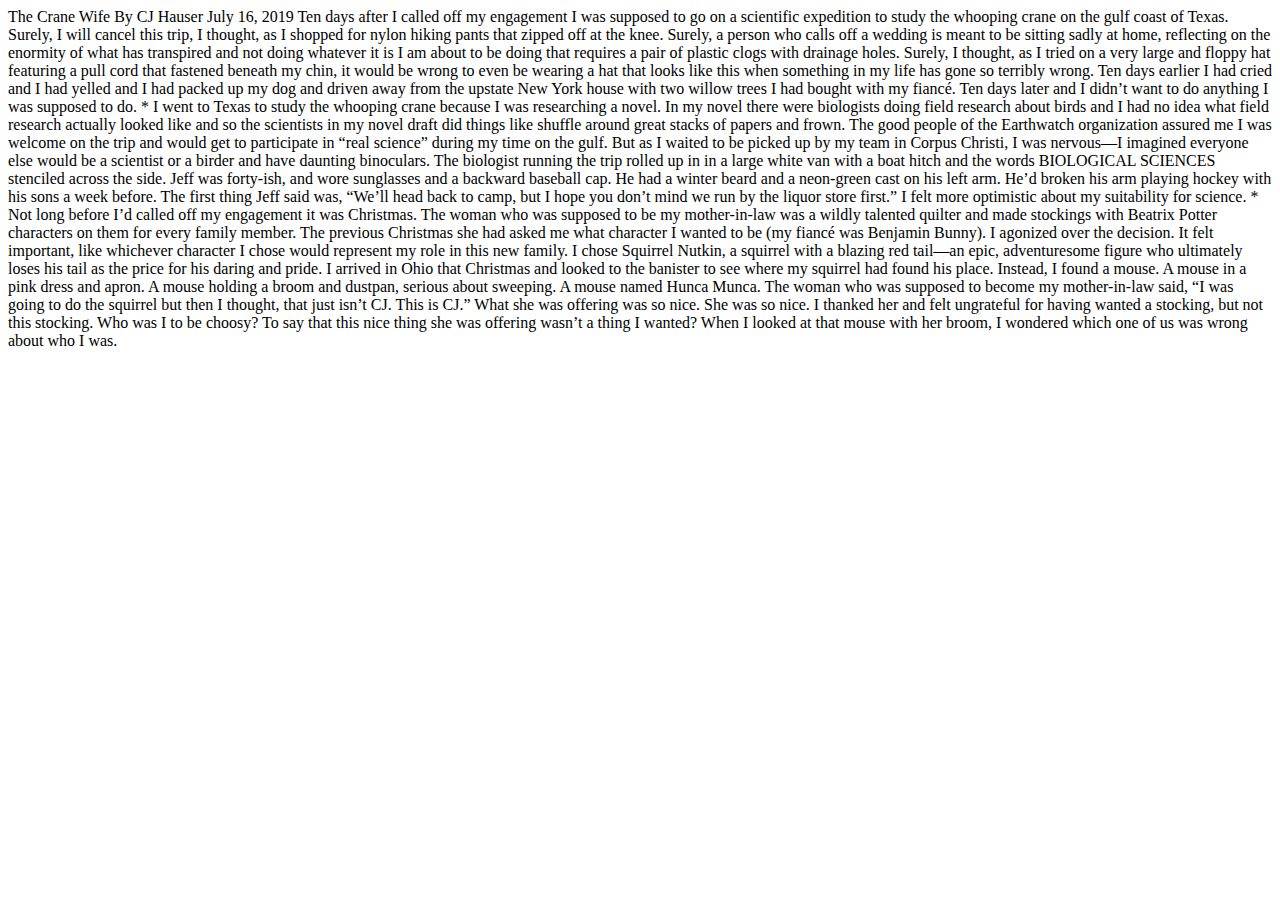
==== project1/index.html @ 5bf57b2a "Added beginning markup" ====
<!DOCTYPE html>
<html lang="en">

<head>
    <meta charset="UTF-8">
    <meta name="viewport" content="width=device-width, initial-scale=1.0">
    <meta http-equiv="X-UA-Compatible" content="ie=edge">
    <title>Document</title>
</head>

<body>
    The Crane Wife
    By CJ Hauser
    July 16, 2019

    Ten days after I called off my engagement I was supposed to go on a scientific expedition to study the whooping
    crane on the gulf coast of Texas. Surely, I will cancel this trip, I thought, as I shopped for nylon hiking pants
    that zipped off at the knee. Surely, a person who calls off a wedding is meant to be sitting sadly at home,
    reflecting on the enormity of what has transpired and not doing whatever it is I am about to be doing that requires
    a pair of plastic clogs with drainage holes. Surely, I thought, as I tried on a very large and floppy hat featuring
    a pull cord that fastened beneath my chin, it would be wrong to even be wearing a hat that looks like this when
    something in my life has gone so terribly wrong.

    Ten days earlier I had cried and I had yelled and I had packed up my dog and driven away from the upstate New York
    house with two willow trees I had bought with my fiancé.

    Ten days later and I didn’t want to do anything I was supposed to do.

    *

    I went to Texas to study the whooping crane because I was researching a novel. In my novel there were biologists
    doing field research about birds and I had no idea what field research actually looked like and so the scientists in
    my novel draft did things like shuffle around great stacks of papers and frown. The good people of the Earthwatch
    organization assured me I was welcome on the trip and would get to participate in “real science” during my time on
    the gulf. But as I waited to be picked up by my team in Corpus Christi, I was nervous—I imagined everyone else would
    be a scientist or a birder and have daunting binoculars.

    The biologist running the trip rolled up in in a large white van with a boat hitch and the words BIOLOGICAL SCIENCES
    stenciled across the side. Jeff was forty-ish, and wore sunglasses and a backward baseball cap. He had a winter
    beard and a neon-green cast on his left arm. He’d broken his arm playing hockey with his sons a week before. The
    first thing Jeff said was, “We’ll head back to camp, but I hope you don’t mind we run by the liquor store first.” I
    felt more optimistic about my suitability for science.

    *

    Not long before I’d called off my engagement it was Christmas.

    The woman who was supposed to be my mother-in-law was a wildly talented quilter and made stockings with Beatrix
    Potter characters on them for every family member. The previous Christmas she had asked me what character I wanted
    to be (my fiancé was Benjamin Bunny). I agonized over the decision. It felt important, like whichever character I
    chose would represent my role in this new family. I chose Squirrel Nutkin, a squirrel with a blazing red tail—an
    epic, adventuresome figure who ultimately loses his tail as the price for his daring and pride.

    I arrived in Ohio that Christmas and looked to the banister to see where my squirrel had found his place. Instead, I
    found a mouse. A mouse in a pink dress and apron. A mouse holding a broom and dustpan, serious about sweeping. A
    mouse named Hunca Munca. The woman who was supposed to become my mother-in-law said, “I was going to do the squirrel
    but then I thought, that just isn’t CJ. This is CJ.”

    What she was offering was so nice. She was so nice. I thanked her and felt ungrateful for having wanted a stocking,
    but not this stocking. Who was I to be choosy? To say that this nice thing she was offering wasn’t a thing I wanted?

    When I looked at that mouse with her broom, I wondered which one of us was wrong about who I was.


</body>

</html>
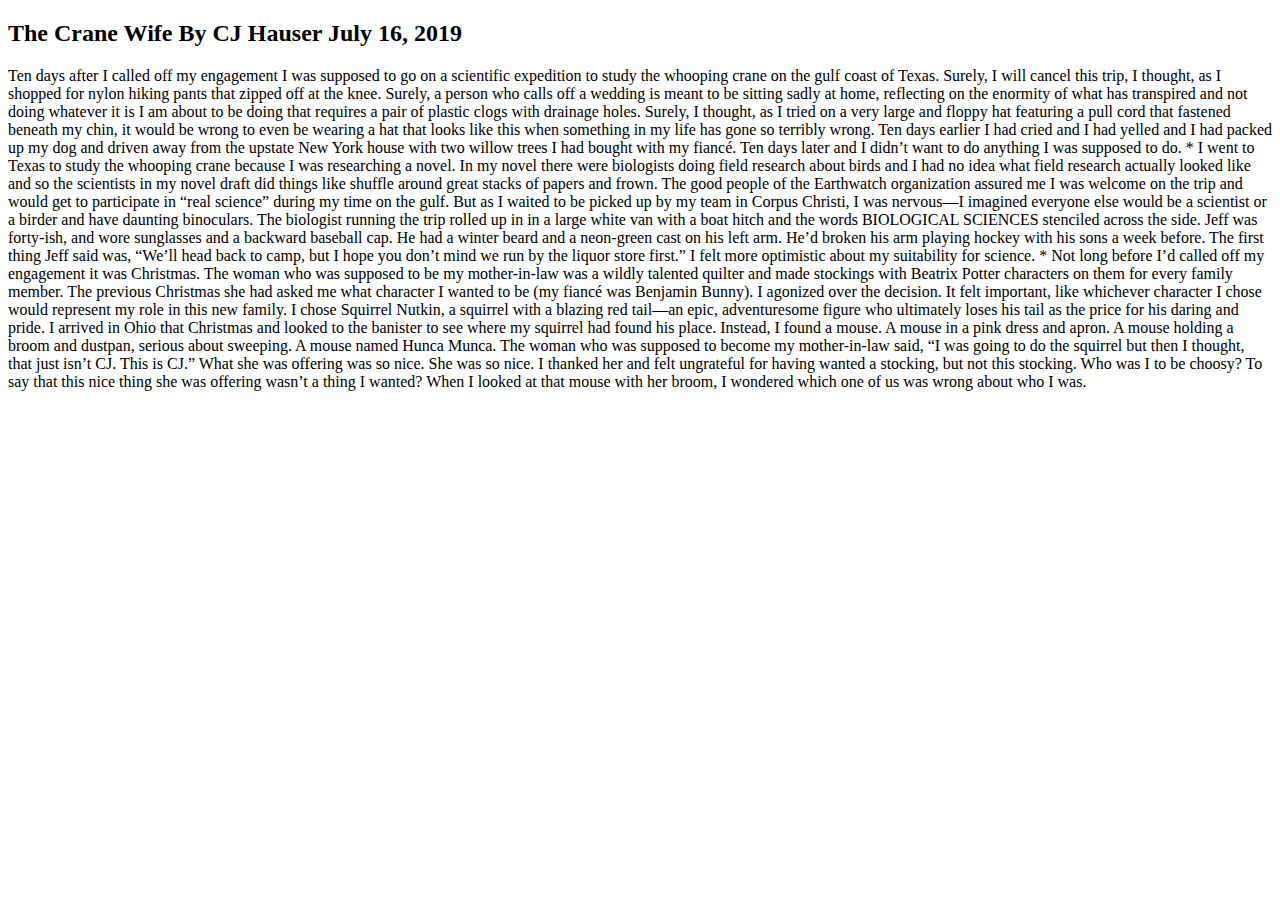
==== commit f996a56f: "added heading" ====
--- a/project1/index.html
+++ b/project1/index.html
@@ -9,9 +9,10 @@
 </head>
 
 <body>
-    The Crane Wife
-    By CJ Hauser
-    July 16, 2019
+    <h2>The Crane Wife
+        By CJ Hauser
+        July 16, 2019
+    </h2>
 
     Ten days after I called off my engagement I was supposed to go on a scientific expedition to study the whooping
     crane on the gulf coast of Texas. Surely, I will cancel this trip, I thought, as I shopped for nylon hiking pants
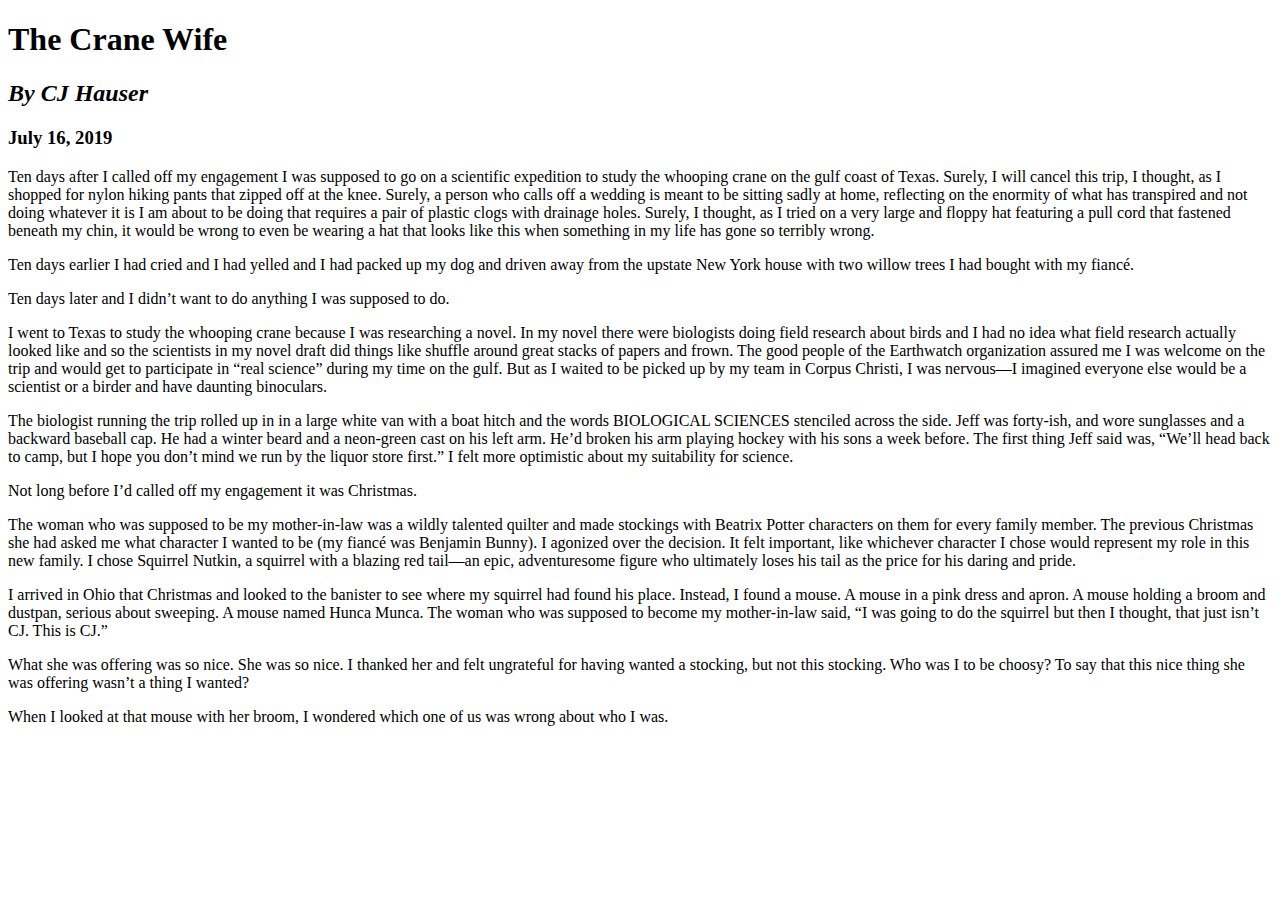
==== commit f99f9aba: "topics+paragraphs" ====
--- a/project1/index.html
+++ b/project1/index.html
@@ -9,58 +9,88 @@
 </head>
 
 <body>
-    <h2>The Crane Wife
-        By CJ Hauser
-        July 16, 2019
-    </h2>
+    <h1><b>The Crane Wife</b></h1>
+    <h2><i>By CJ Hauser</i></h2>
+    <h3>July 16, 2019</h3>
 
-    Ten days after I called off my engagement I was supposed to go on a scientific expedition to study the whooping
-    crane on the gulf coast of Texas. Surely, I will cancel this trip, I thought, as I shopped for nylon hiking pants
-    that zipped off at the knee. Surely, a person who calls off a wedding is meant to be sitting sadly at home,
-    reflecting on the enormity of what has transpired and not doing whatever it is I am about to be doing that requires
-    a pair of plastic clogs with drainage holes. Surely, I thought, as I tried on a very large and floppy hat featuring
-    a pull cord that fastened beneath my chin, it would be wrong to even be wearing a hat that looks like this when
-    something in my life has gone so terribly wrong.
 
-    Ten days earlier I had cried and I had yelled and I had packed up my dog and driven away from the upstate New York
-    house with two willow trees I had bought with my fiancé.
+    <p>
+        Ten days after I called off my engagement I was supposed to go on a scientific expedition to study the whooping
+        crane on the gulf coast of Texas. Surely, I will cancel this trip, I thought, as I shopped for nylon hiking
+        pants
+        that zipped off at the knee. Surely, a person who calls off a wedding is meant to be sitting sadly at home,
+        reflecting on the enormity of what has transpired and not doing whatever it is I am about to be doing that
+        requires
+        a pair of plastic clogs with drainage holes. Surely, I thought, as I tried on a very large and floppy hat
+        featuring
+        a pull cord that fastened beneath my chin, it would be wrong to even be wearing a hat that looks like this when
+        something in my life has gone so terribly wrong.</p>
 
-    Ten days later and I didn’t want to do anything I was supposed to do.
+    <p>
+        Ten days earlier I had cried and I had yelled and I had packed up my dog and driven away from the upstate New
+        York
+        house with two willow trees I had bought with my fiancé.</p>
 
-    *
+    <p>
+        Ten days later and I didn’t want to do anything I was supposed to do.</p>
 
-    I went to Texas to study the whooping crane because I was researching a novel. In my novel there were biologists
-    doing field research about birds and I had no idea what field research actually looked like and so the scientists in
-    my novel draft did things like shuffle around great stacks of papers and frown. The good people of the Earthwatch
-    organization assured me I was welcome on the trip and would get to participate in “real science” during my time on
-    the gulf. But as I waited to be picked up by my team in Corpus Christi, I was nervous—I imagined everyone else would
-    be a scientist or a birder and have daunting binoculars.
+    <p>
+        I went to Texas to study the whooping crane because I was researching a novel. In my novel there were
+        biologists
+        doing field research about birds and I had no idea what field research actually looked like and so the
+        scientists in
+        my novel draft did things like shuffle around great stacks of papers and frown. The good people of the
+        Earthwatch
+        organization assured me I was welcome on the trip and would get to participate in “real science” during my
+        time on
+        the gulf. But as I waited to be picked up by my team in Corpus Christi, I was nervous—I imagined everyone
+        else would
+        be a scientist or a birder and have daunting binoculars.</p>
 
-    The biologist running the trip rolled up in in a large white van with a boat hitch and the words BIOLOGICAL SCIENCES
-    stenciled across the side. Jeff was forty-ish, and wore sunglasses and a backward baseball cap. He had a winter
-    beard and a neon-green cast on his left arm. He’d broken his arm playing hockey with his sons a week before. The
-    first thing Jeff said was, “We’ll head back to camp, but I hope you don’t mind we run by the liquor store first.” I
-    felt more optimistic about my suitability for science.
+    <p>
+        The biologist running the trip rolled up in in a large white van with a boat hitch and the words BIOLOGICAL
+        SCIENCES
+        stenciled across the side. Jeff was forty-ish, and wore sunglasses and a backward baseball cap. He had a
+        winter
+        beard and a neon-green cast on his left arm. He’d broken his arm playing hockey with his sons a week before.
+        The
+        first thing Jeff said was, “We’ll head back to camp, but I hope you don’t mind we run by the liquor store
+        first.” I
+        felt more optimistic about my suitability for science.</p>
 
-    *
 
-    Not long before I’d called off my engagement it was Christmas.
 
-    The woman who was supposed to be my mother-in-law was a wildly talented quilter and made stockings with Beatrix
-    Potter characters on them for every family member. The previous Christmas she had asked me what character I wanted
-    to be (my fiancé was Benjamin Bunny). I agonized over the decision. It felt important, like whichever character I
-    chose would represent my role in this new family. I chose Squirrel Nutkin, a squirrel with a blazing red tail—an
-    epic, adventuresome figure who ultimately loses his tail as the price for his daring and pride.
+    <p>
+        Not long before I’d called off my engagement it was Christmas.</p>
 
-    I arrived in Ohio that Christmas and looked to the banister to see where my squirrel had found his place. Instead, I
-    found a mouse. A mouse in a pink dress and apron. A mouse holding a broom and dustpan, serious about sweeping. A
-    mouse named Hunca Munca. The woman who was supposed to become my mother-in-law said, “I was going to do the squirrel
-    but then I thought, that just isn’t CJ. This is CJ.”
+    <p>
+        The woman who was supposed to be my mother-in-law was a wildly talented quilter and made stockings with
+        Beatrix
+        Potter characters on them for every family member. The previous Christmas she had asked me what character I
+        wanted
+        to be (my fiancé was Benjamin Bunny). I agonized over the decision. It felt important, like whichever
+        character I
+        chose would represent my role in this new family. I chose Squirrel Nutkin, a squirrel with a blazing red
+        tail—an
+        epic, adventuresome figure who ultimately loses his tail as the price for his daring and pride.</p>
 
-    What she was offering was so nice. She was so nice. I thanked her and felt ungrateful for having wanted a stocking,
-    but not this stocking. Who was I to be choosy? To say that this nice thing she was offering wasn’t a thing I wanted?
+    <p>
+        I arrived in Ohio that Christmas and looked to the banister to see where my squirrel had found his place.
+        Instead, I
+        found a mouse. A mouse in a pink dress and apron. A mouse holding a broom and dustpan, serious about
+        sweeping. A
+        mouse named Hunca Munca. The woman who was supposed to become my mother-in-law said, “I was going to do the
+        squirrel
+        but then I thought, that just isn’t CJ. This is CJ.”</p>
 
-    When I looked at that mouse with her broom, I wondered which one of us was wrong about who I was.
+    <p>
+        What she was offering was so nice. She was so nice. I thanked her and felt ungrateful for having wanted a
+        stocking,
+        but not this stocking. Who was I to be choosy? To say that this nice thing she was offering wasn’t a thing I
+        wanted?</p>
+
+    <p>
+        When I looked at that mouse with her broom, I wondered which one of us was wrong about who I was.</p>
 
 
 </body>
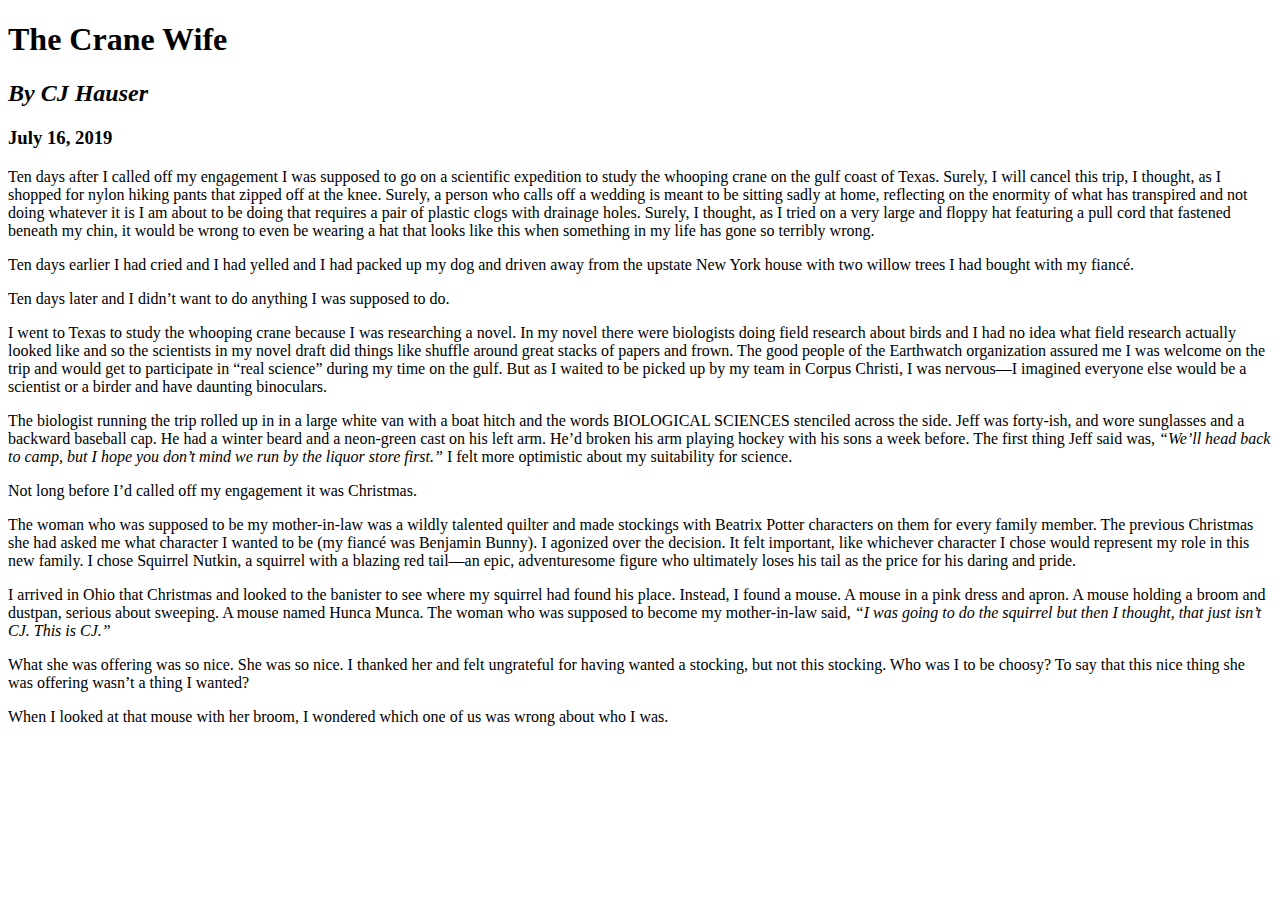
==== commit bef45359: "italic" ====
--- a/project1/index.html
+++ b/project1/index.html
@@ -54,9 +54,8 @@
         winter
         beard and a neon-green cast on his left arm. He’d broken his arm playing hockey with his sons a week before.
         The
-        first thing Jeff said was, “We’ll head back to camp, but I hope you don’t mind we run by the liquor store
-        first.” I
-        felt more optimistic about my suitability for science.</p>
+        first thing Jeff said was, <i>“We’ll head back to camp, but I hope you don’t mind we run by the liquor store
+            first.” </i> I felt more optimistic about my suitability for science.</p>
 
 
 
@@ -79,9 +78,9 @@
         Instead, I
         found a mouse. A mouse in a pink dress and apron. A mouse holding a broom and dustpan, serious about
         sweeping. A
-        mouse named Hunca Munca. The woman who was supposed to become my mother-in-law said, “I was going to do the
-        squirrel
-        but then I thought, that just isn’t CJ. This is CJ.”</p>
+        mouse named Hunca Munca. The woman who was supposed to become my mother-in-law said, <i>“I was going to do the
+            squirrel
+            but then I thought, that just isn’t CJ. This is CJ.”</i></p>
 
     <p>
         What she was offering was so nice. She was so nice. I thanked her and felt ungrateful for having wanted a
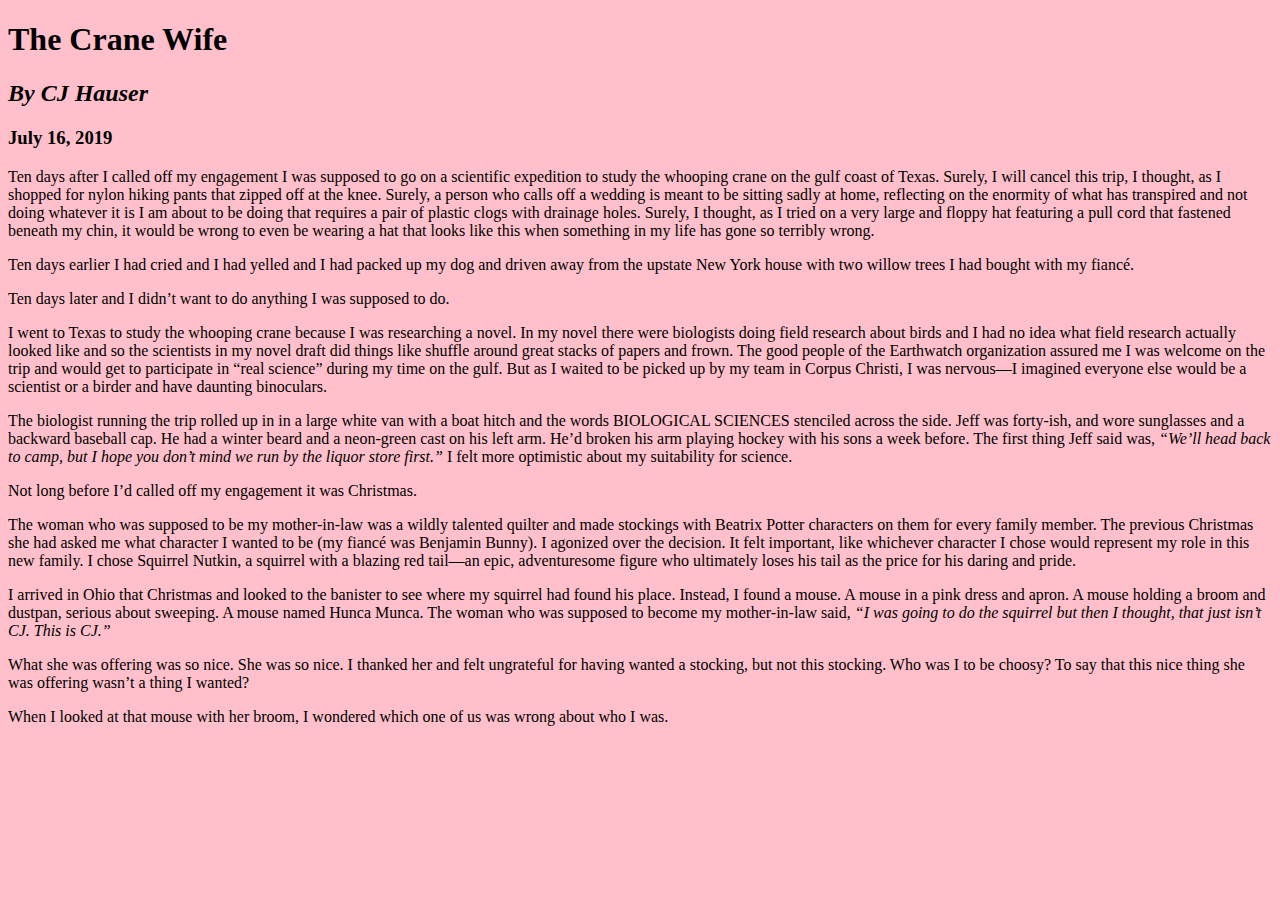
==== commit 344d5b18: "added first bit of styles" ====
--- a/project1/index.html
+++ b/project1/index.html
@@ -6,6 +6,8 @@
     <meta name="viewport" content="width=device-width, initial-scale=1.0">
     <meta http-equiv="X-UA-Compatible" content="ie=edge">
     <title>Document</title>
+    <link rel="stylesheet" href="style.css">
+    </link>
 </head>
 
 <body>
--- a/project1/style.css
+++ b/project1/style.css
@@ -0,0 +1,3 @@
+body {
+    background-color: pink;
+}
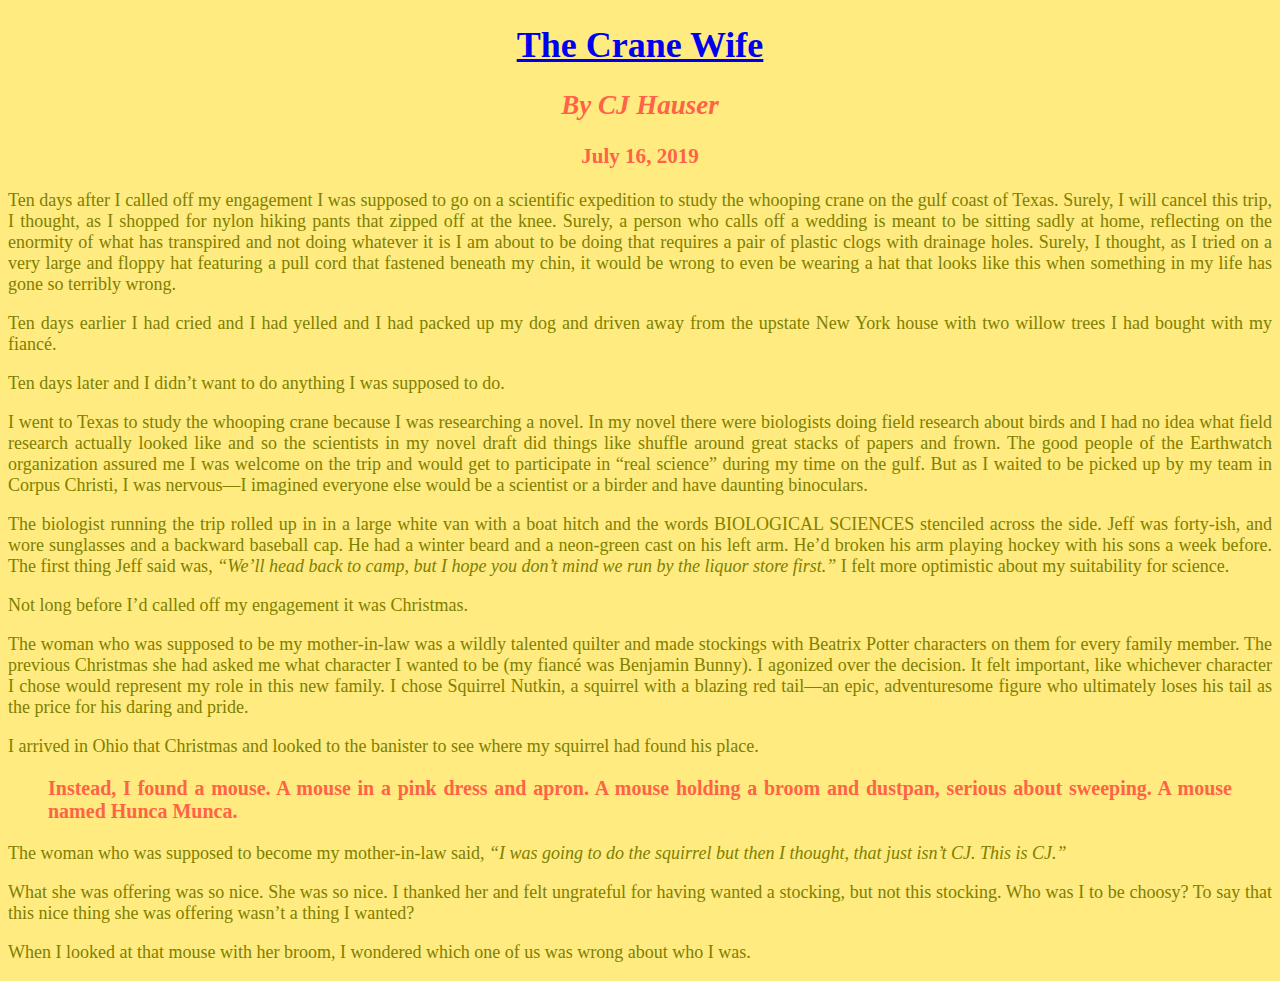
==== commit 8aaedb3f: "added text color+text align+fontweight" ====
--- a/project1/index.html
+++ b/project1/index.html
@@ -11,7 +11,7 @@
 </head>
 
 <body>
-    <h1><b>The Crane Wife</b></h1>
+    <h1><b><a href="https://www.theparisreview.org/blog/2019/07/16/the-crane-wife/">The Crane Wife</a></b></h1>
     <h2><i>By CJ Hauser</i></h2>
     <h3>July 16, 2019</h3>
 
@@ -76,13 +76,15 @@
         epic, adventuresome figure who ultimately loses his tail as the price for his daring and pride.</p>
 
     <p>
-        I arrived in Ohio that Christmas and looked to the banister to see where my squirrel had found his place.
-        Instead, I
-        found a mouse. A mouse in a pink dress and apron. A mouse holding a broom and dustpan, serious about
-        sweeping. A
-        mouse named Hunca Munca. The woman who was supposed to become my mother-in-law said, <i>“I was going to do the
-            squirrel
-            but then I thought, that just isn’t CJ. This is CJ.”</i></p>
+        I arrived in Ohio that Christmas and looked to the banister to see where my squirrel had found his place.</p>
+    <blockquote cite="https://www.theparisreview.org/blog/2019/07/16/the-crane-wife/">
+        <p>Instead, I
+            found a mouse. A mouse in a pink dress and apron. A mouse holding a broom and dustpan, serious about
+            sweeping. A
+            mouse named Hunca Munca.</p>
+    </blockquote> The woman who was supposed to become my mother-in-law said, <i>“I was going to do the
+        squirrel
+        but then I thought, that just isn’t CJ. This is CJ.”</i></p>
 
     <p>
         What she was offering was so nice. She was so nice. I thanked her and felt ungrateful for having wanted a
--- a/project1/style.css
+++ b/project1/style.css
@@ -1,3 +1,19 @@
 body {
-    background-color: pink;
+    background-color: rgba(255, 215, 0, 0.5);
+    font-size: 18px;
+    text-align: justify;
+    color: rgb(128, 128, 0);
 }
+
+blockquote {
+    font-size: 20px;
+    color: rgb(255, 99, 71);
+    font-weight: bold;
+}
+
+h1,
+h2,
+h3 {
+    text-align: center;
+    color: rgb(255, 99, 71);
+}
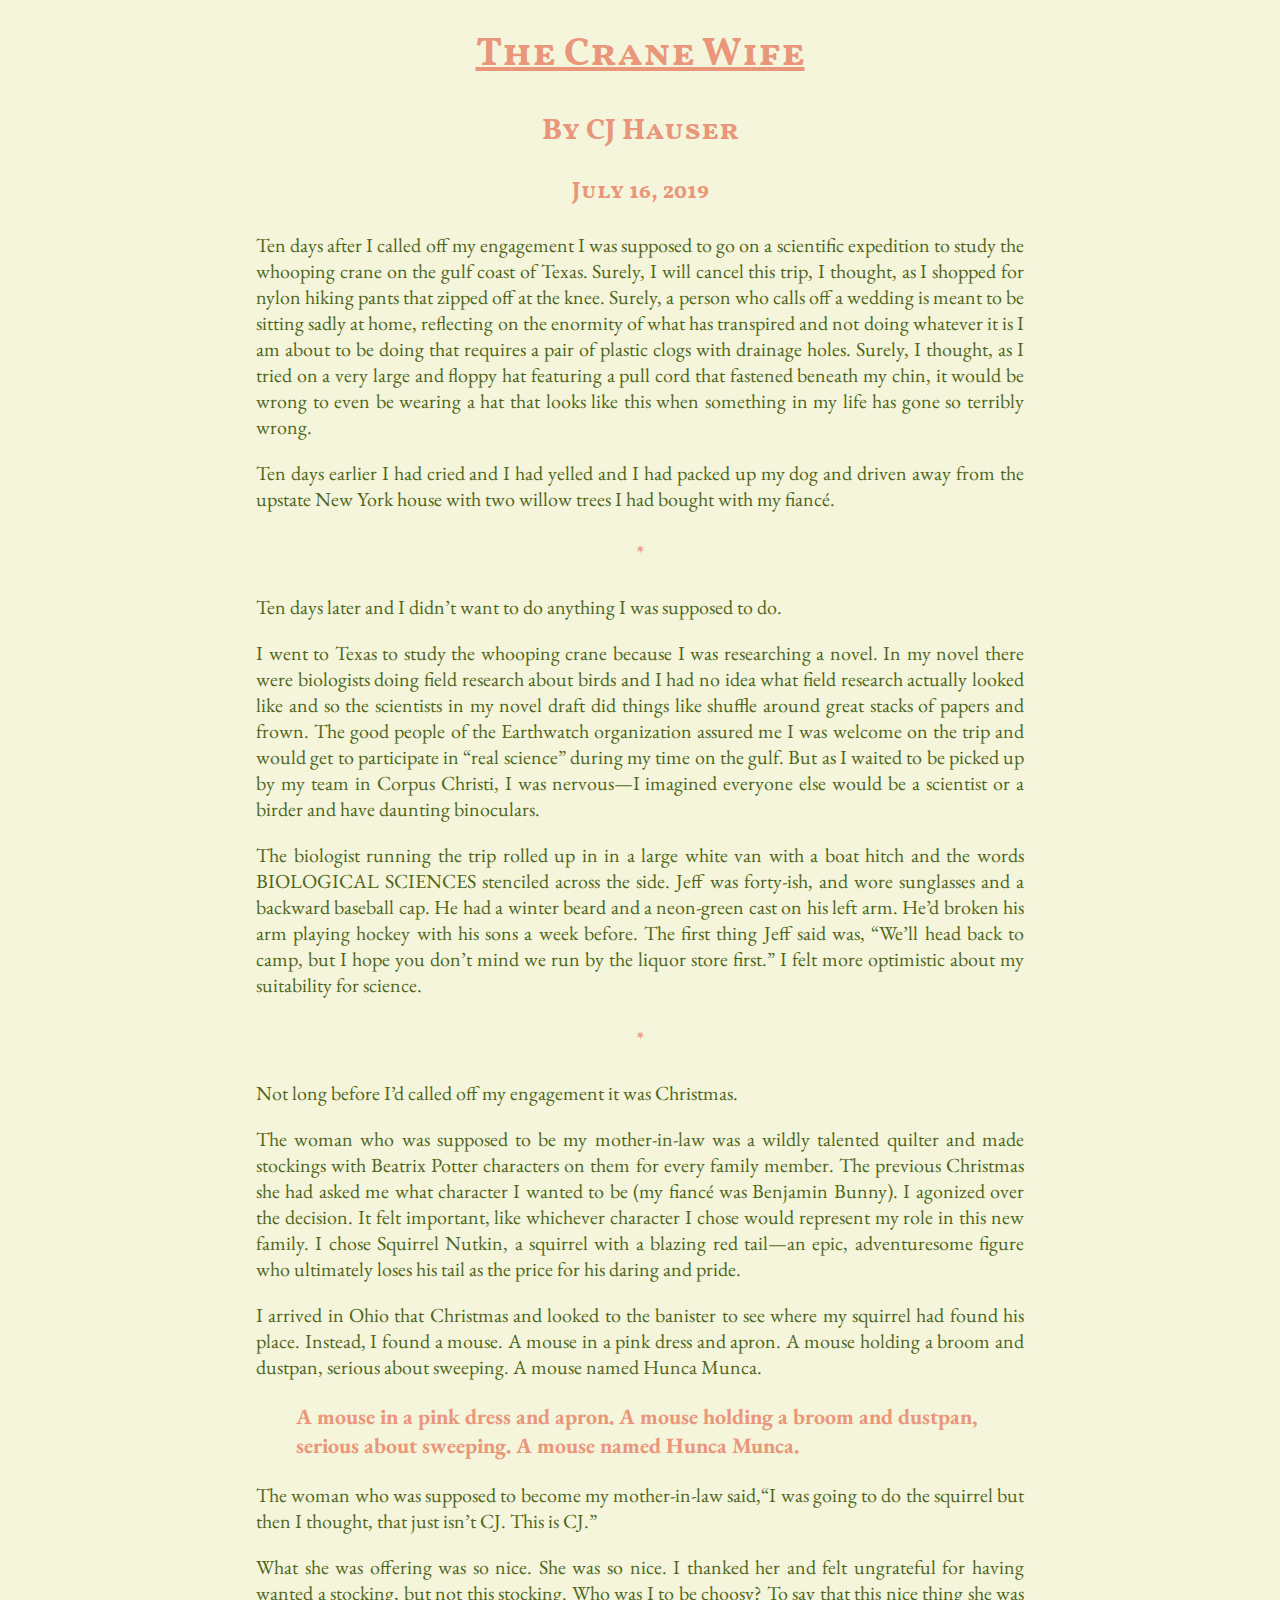
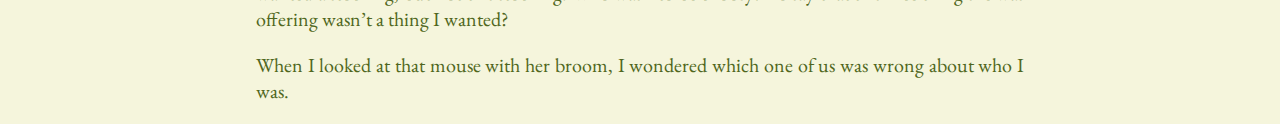
==== commit 7712fb7e: "adding class" ====
--- a/project1/index.html
+++ b/project1/index.html
@@ -7,12 +7,14 @@
     <meta http-equiv="X-UA-Compatible" content="ie=edge">
     <title>Document</title>
     <link rel="stylesheet" href="style.css">
+    <link href="https://fonts.googleapis.com/css?family=EB+Garamond:400,700|Vollkorn+SC&display=swap" rel="stylesheet">
+
     </link>
 </head>
 
 <body>
-    <h1><b><a href="https://www.theparisreview.org/blog/2019/07/16/the-crane-wife/">The Crane Wife</a></b></h1>
-    <h2><i>By CJ Hauser</i></h2>
+    <h1><a href="https://www.theparisreview.org/blog/2019/07/16/the-crane-wife/">The Crane Wife</a></h1>
+    <h2>By CJ Hauser</h2>
     <h3>July 16, 2019</h3>
 
 
@@ -32,6 +34,10 @@
         Ten days earlier I had cried and I had yelled and I had packed up my dog and driven away from the upstate New
         York
         house with two willow trees I had bought with my fiancé.</p>
+
+    <p class="asterisk">
+        *
+    </p>
 
     <p>
         Ten days later and I didn’t want to do anything I was supposed to do.</p>
@@ -56,8 +62,11 @@
         winter
         beard and a neon-green cast on his left arm. He’d broken his arm playing hockey with his sons a week before.
         The
-        first thing Jeff said was, <i>“We’ll head back to camp, but I hope you don’t mind we run by the liquor store
-            first.” </i> I felt more optimistic about my suitability for science.</p>
+        first thing Jeff said was, “We’ll head back to camp, but I hope you don’t mind we run by the liquor store
+        first.” I felt more optimistic about my suitability for science.</p>
+    <p class="asterisk">
+        *
+    </p>
 
 
 
@@ -76,15 +85,18 @@
         epic, adventuresome figure who ultimately loses his tail as the price for his daring and pride.</p>
 
     <p>
-        I arrived in Ohio that Christmas and looked to the banister to see where my squirrel had found his place.</p>
-    <blockquote cite="https://www.theparisreview.org/blog/2019/07/16/the-crane-wife/">
-        <p>Instead, I
-            found a mouse. A mouse in a pink dress and apron. A mouse holding a broom and dustpan, serious about
+        I arrived in Ohio that Christmas and looked to the banister to see where my squirrel had found his place.
+        Instead, I
+        found a mouse. A mouse in a pink dress and apron. A mouse holding a broom and dustpan, serious about
+        sweeping. A
+        mouse named Hunca Munca.</p>
+    <blockquote>
+        <p>A mouse in a pink dress and apron. A mouse holding a broom and dustpan, serious about
             sweeping. A
             mouse named Hunca Munca.</p>
-    </blockquote> The woman who was supposed to become my mother-in-law said, <i>“I was going to do the
-        squirrel
-        but then I thought, that just isn’t CJ. This is CJ.”</i></p>
+    </blockquote> The woman who was supposed to become my mother-in-law said,“I was going to do the
+    squirrel
+    but then I thought, that just isn’t CJ. This is CJ.”</p>
 
     <p>
         What she was offering was so nice. She was so nice. I thanked her and felt ungrateful for having wanted a
--- a/project1/style.css
+++ b/project1/style.css
@@ -1,19 +1,35 @@
 body {
-    background-color: rgba(255, 215, 0, 0.5);
-    font-size: 18px;
+    background-color: rgb(245, 245, 220);
+    font-size: 20px;
     text-align: justify;
-    color: rgb(128, 128, 0);
+    color: rgb(79, 102, 32);
+    font-family: 'EB Garamond', serif;
+    margin-left: 20%;
+    margin-right: 20%;
+    /* i think this margin setup is easier for people to read */
 }
 
 blockquote {
-    font-size: 20px;
-    color: rgb(255, 99, 71);
-    font-weight: bold;
+    font-size: 22px;
+    color: rgb(233, 150, 122);
+    font-weight: 700;
+    text-align: left;
 }
 
 h1,
 h2,
 h3 {
     text-align: center;
-    color: rgb(255, 99, 71);
+    color: rgb(233, 150, 122);
+    font-family: 'Vollkorn SC', serif;
 }
+
+h1 a {
+    color: rgb(233, 150, 122);
+}
+
+.asterisk {
+    text-align: center;
+    color: rgb(233, 150, 122);
+    font-size: 25px;
+}
